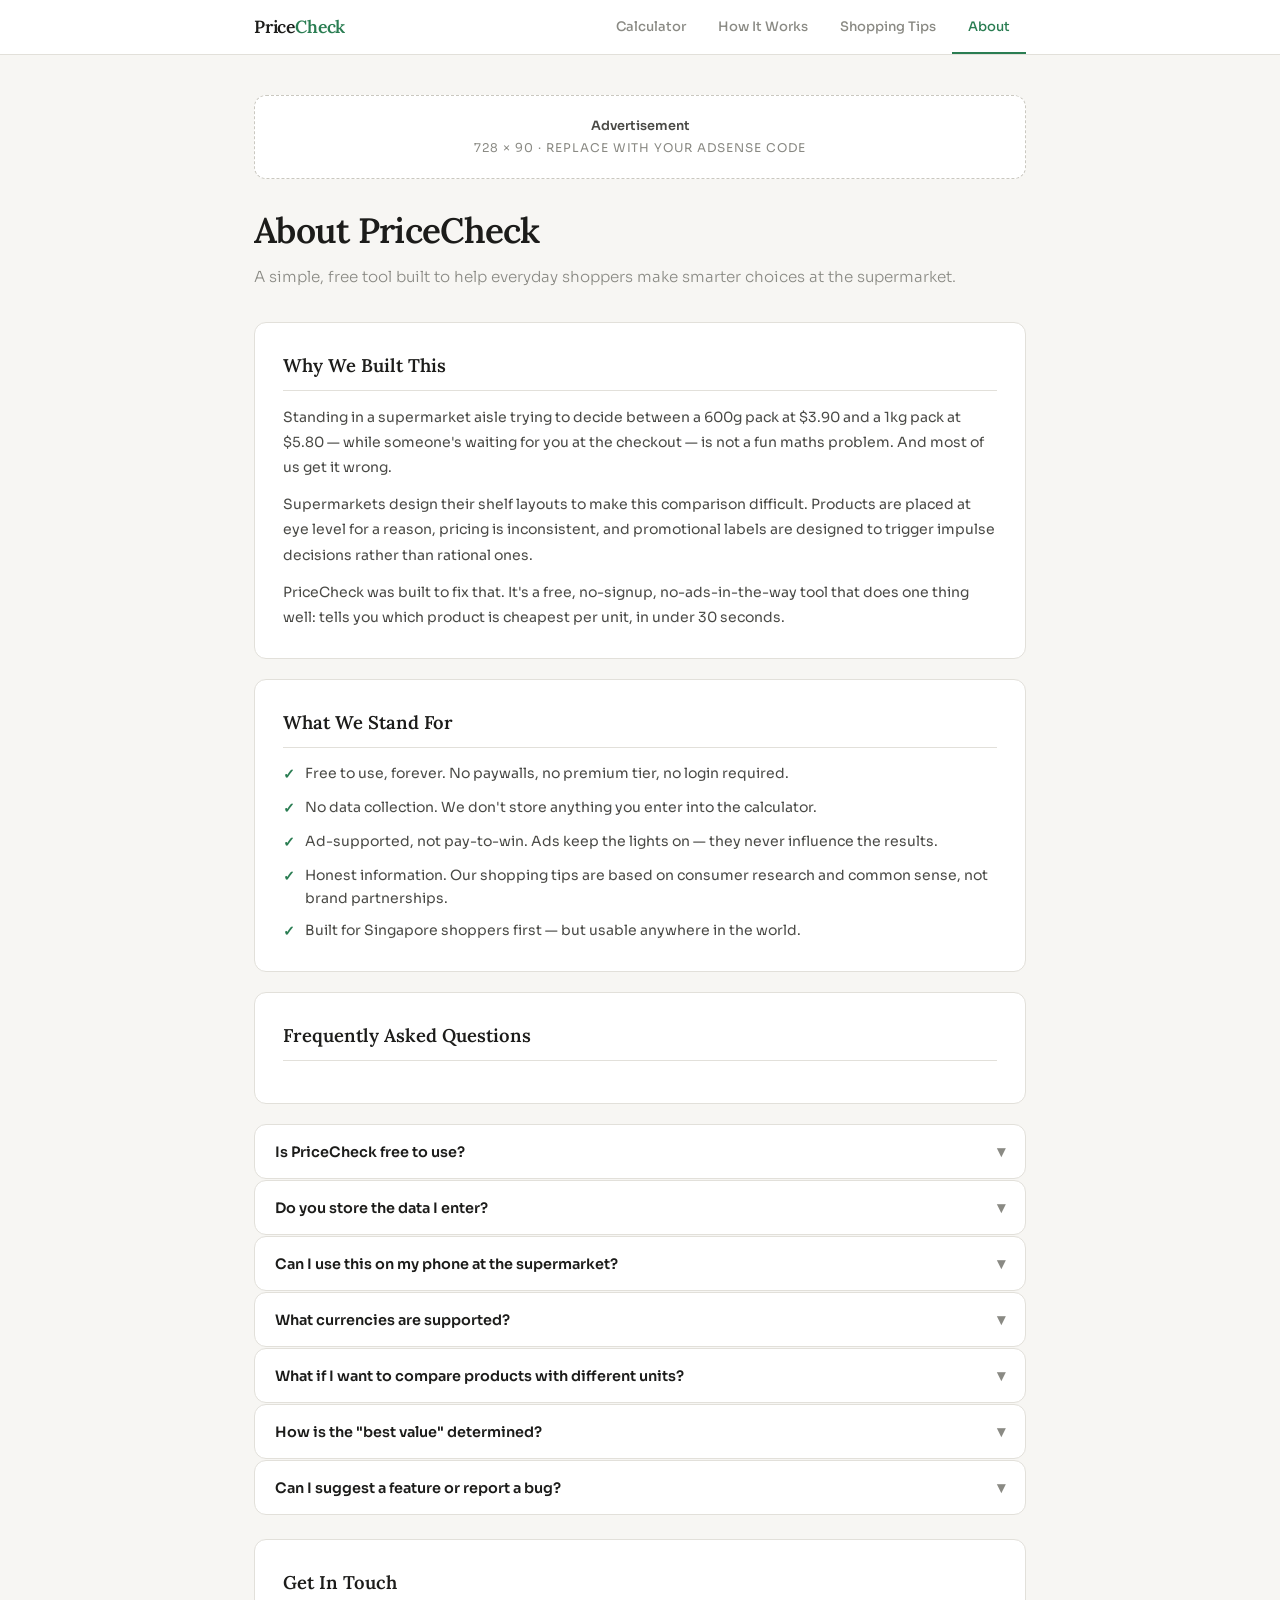
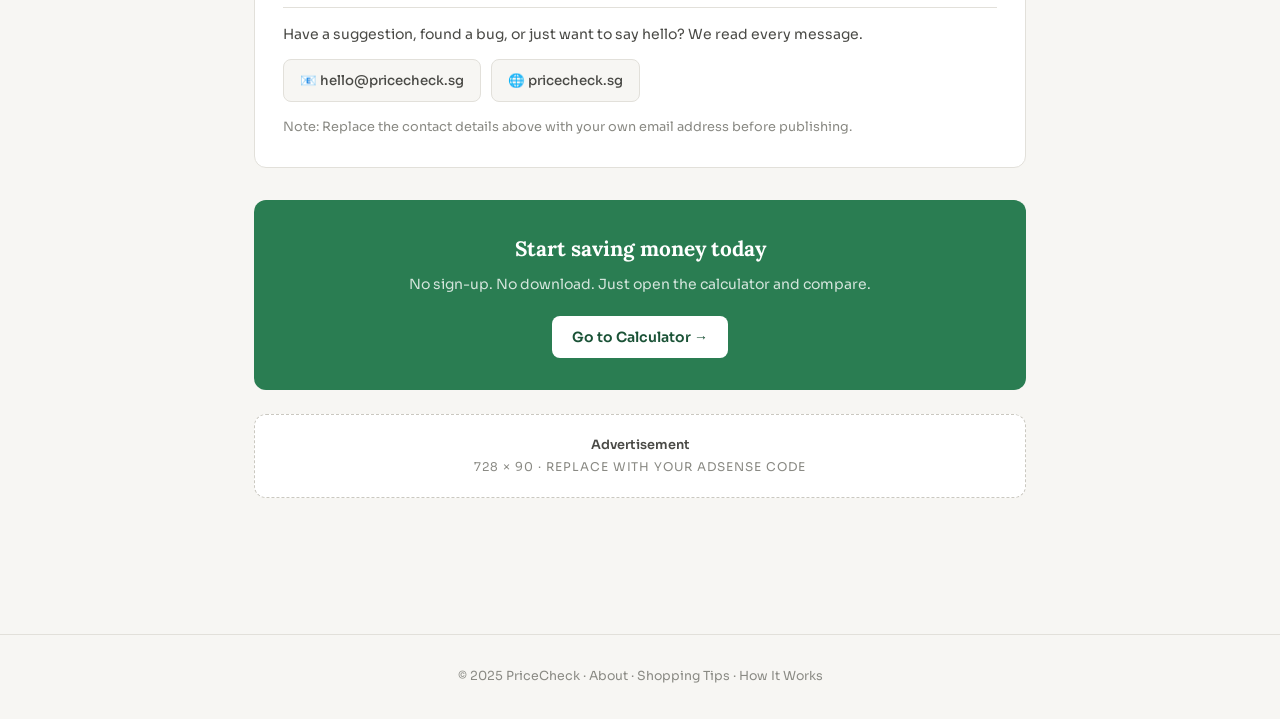
==== about.html @ 89117734 "Add files via upload" ====
<!DOCTYPE html>
<html lang="en">
<head>
<meta charset="UTF-8">
<meta name="viewport" content="width=device-width, initial-scale=1.0">
<title>About — PriceCheck</title>
<meta name="description" content="PriceCheck is a free price-per-unit calculator to help everyday shoppers find the best value across brands and pack sizes.">
<link rel="stylesheet" href="style.css">
<style>
.page-title {
  font-family: 'Lora', serif;
  font-size: clamp(1.6rem, 4vw, 2.2rem);
  font-weight: 600;
  letter-spacing: -0.02em;
  margin-bottom: 0.4rem;
}
.page-subtitle { color: var(--ink-3); font-size: 0.95rem; font-weight: 300; margin-bottom: 2rem; }

.about-card {
  background: var(--surface);
  border: 1px solid var(--border);
  border-radius: var(--r);
  padding: 1.75rem;
  margin-bottom: 1.25rem;
}
.about-card h2 {
  font-family: 'Lora', serif;
  font-size: 1.15rem;
  font-weight: 600;
  margin-bottom: 0.875rem;
  padding-bottom: 0.6rem;
  border-bottom: 1px solid var(--border);
}
.about-card p {
  font-size: 0.875rem;
  color: var(--ink-2);
  line-height: 1.8;
  margin-bottom: 0.75rem;
}
.about-card p:last-child { margin-bottom: 0; }

.value-list { list-style: none; display: flex; flex-direction: column; gap: 10px; margin-top: 0.25rem; }
.value-list li {
  display: flex;
  align-items: flex-start;
  gap: 10px;
  font-size: 0.875rem;
  color: var(--ink-2);
  line-height: 1.6;
}
.value-list li::before {
  content: '✓';
  color: var(--green);
  font-weight: 700;
  font-size: 0.9rem;
  flex-shrink: 0;
  margin-top: 1px;
}

.faq { display: flex; flex-direction: column; gap: 1px; margin-bottom: 1.5rem; }
.faq-item {
  background: var(--surface);
  border: 1px solid var(--border);
  border-radius: var(--r);
  overflow: hidden;
}
.faq-q {
  width: 100%;
  text-align: left;
  background: none;
  border: none;
  padding: 1rem 1.25rem;
  font-family: 'Sora', sans-serif;
  font-size: 0.9rem;
  font-weight: 600;
  color: var(--ink);
  cursor: pointer;
  display: flex;
  justify-content: space-between;
  align-items: center;
  gap: 1rem;
}
.faq-q:hover { background: var(--bg); }
.faq-arrow { font-size: 1rem; color: var(--ink-3); transition: transform 0.2s; flex-shrink: 0; }
.faq-item.open .faq-arrow { transform: rotate(180deg); }
.faq-a {
  display: none;
  padding: 0 1.25rem 1rem;
  font-size: 0.865rem;
  color: var(--ink-2);
  line-height: 1.75;
  border-top: 1px solid var(--border);
}
.faq-item.open .faq-a { display: block; }

.contact-row {
  display: flex;
  gap: 10px;
  flex-wrap: wrap;
}
.contact-chip {
  background: var(--bg);
  border: 1px solid var(--border);
  border-radius: 8px;
  padding: 0.6rem 1rem;
  font-size: 0.83rem;
  color: var(--ink-2);
  display: flex;
  align-items: center;
  gap: 6px;
  font-weight: 500;
}

.cta-box {
  background: var(--green);
  border-radius: var(--r);
  padding: 2rem;
  text-align: center;
  color: white;
  margin-top: 2rem;
}
.cta-box h3 { font-family: 'Lora', serif; font-size: 1.3rem; margin-bottom: 0.5rem; }
.cta-box p { font-size: 0.875rem; opacity: 0.8; margin-bottom: 1.25rem; }
.cta-box .btn-primary { background: white; color: var(--green-dark); }
</style>
</head>
<body>

<nav>
  <div class="nav-inner">
    <a href="index.html" class="nav-logo">Price<span>Check</span></a>
    <ul class="nav-links">
      <li><a href="index.html">Calculator</a></li>
      <li><a href="how-it-works.html">How It Works</a></li>
      <li><a href="tips.html">Shopping Tips</a></li>
      <li><a href="about.html" class="active">About</a></li>
    </ul>
  </div>
</nav>

<div class="page">

  <div class="ad-slot"><b>Advertisement</b>728 × 90 · Replace with your AdSense code</div>

  <h1 class="page-title">About PriceCheck</h1>
  <p class="page-subtitle">A simple, free tool built to help everyday shoppers make smarter choices at the supermarket.</p>

  <!-- Why we built it -->
  <div class="about-card">
    <h2>Why We Built This</h2>
    <p>Standing in a supermarket aisle trying to decide between a 600g pack at $3.90 and a 1kg pack at $5.80 — while someone's waiting for you at the checkout — is not a fun maths problem. And most of us get it wrong.</p>
    <p>Supermarkets design their shelf layouts to make this comparison difficult. Products are placed at eye level for a reason, pricing is inconsistent, and promotional labels are designed to trigger impulse decisions rather than rational ones.</p>
    <p>PriceCheck was built to fix that. It's a free, no-signup, no-ads-in-the-way tool that does one thing well: tells you which product is cheapest per unit, in under 30 seconds.</p>
  </div>

  <!-- What we stand for -->
  <div class="about-card">
    <h2>What We Stand For</h2>
    <ul class="value-list">
      <li>Free to use, forever. No paywalls, no premium tier, no login required.</li>
      <li>No data collection. We don't store anything you enter into the calculator.</li>
      <li>Ad-supported, not pay-to-win. Ads keep the lights on — they never influence the results.</li>
      <li>Honest information. Our shopping tips are based on consumer research and common sense, not brand partnerships.</li>
      <li>Built for Singapore shoppers first — but usable anywhere in the world.</li>
    </ul>
  </div>

  <!-- FAQ -->
  <div class="about-card">
    <h2>Frequently Asked Questions</h2>
  </div>

  <div class="faq">
    <div class="faq-item">
      <button class="faq-q" onclick="toggleFaq(this)">
        Is PriceCheck free to use?
        <span class="faq-arrow">▾</span>
      </button>
      <div class="faq-a">Yes — completely free, with no sign-up, no account, and no premium version. The site is supported by Google AdSense advertising, which means you may see ads alongside the content. The ads have no influence on the calculator results.</div>
    </div>
    <div class="faq-item">
      <button class="faq-q" onclick="toggleFaq(this)">
        Do you store the data I enter?
        <span class="faq-arrow">▾</span>
      </button>
      <div class="faq-a">No. Everything you type into the calculator runs entirely in your browser. Nothing is sent to any server, and nothing is stored after you close the page. Your data stays on your device.</div>
    </div>
    <div class="faq-item">
      <button class="faq-q" onclick="toggleFaq(this)">
        Can I use this on my phone at the supermarket?
        <span class="faq-arrow">▾</span>
      </button>
      <div class="faq-a">Yes — PriceCheck is fully responsive and works well on mobile browsers. We'd recommend bookmarking the Calculator page so it's one tap away when you're standing in the aisle.</div>
    </div>
    <div class="faq-item">
      <button class="faq-q" onclick="toggleFaq(this)">
        What currencies are supported?
        <span class="faq-arrow">▾</span>
      </button>
      <div class="faq-a">The calculator supports SGD, USD, MYR, AUD, GBP, EUR, JPY, and HKD. It can also work with any currency not listed — just select the closest symbol and the maths is identical regardless.</div>
    </div>
    <div class="faq-item">
      <button class="faq-q" onclick="toggleFaq(this)">
        What if I want to compare products with different units?
        <span class="faq-arrow">▾</span>
      </button>
      <div class="faq-a">The calculator requires all products in a comparison to use the same unit. If one brand lists its product in grams and another in kilograms, convert one before entering it (e.g. 1kg = 1000g). We may add automatic unit conversion in a future update.</div>
    </div>
    <div class="faq-item">
      <button class="faq-q" onclick="toggleFaq(this)">
        How is the "best value" determined?
        <span class="faq-arrow">▾</span>
      </button>
      <div class="faq-a">Best value is purely the lowest price per unit — total shelf price divided by pack quantity. It doesn't account for taste, quality, brand loyalty, or personal preference. Those are for you to decide; we just give you the cost-per-unit data to make an informed choice.</div>
    </div>
    <div class="faq-item">
      <button class="faq-q" onclick="toggleFaq(this)">
        Can I suggest a feature or report a bug?
        <span class="faq-arrow">▾</span>
      </button>
      <div class="faq-a">Yes — we'd love to hear from you. See the contact section below.</div>
    </div>
  </div>

  <!-- Contact -->
  <div class="about-card">
    <h2>Get In Touch</h2>
    <p>Have a suggestion, found a bug, or just want to say hello? We read every message.</p>
    <div class="contact-row">
      <div class="contact-chip">📧 hello@pricecheck.sg</div>
      <div class="contact-chip">🌐 pricecheck.sg</div>
    </div>
    <p style="margin-top:0.875rem; font-size:0.8rem; color:var(--ink-3);">Note: Replace the contact details above with your own email address before publishing.</p>
  </div>

  <div class="cta-box">
    <h3>Start saving money today</h3>
    <p>No sign-up. No download. Just open the calculator and compare.</p>
    <a href="index.html" class="btn btn-primary">Go to Calculator →</a>
  </div>

  <div class="ad-slot" style="margin-top:1.5rem;"><b>Advertisement</b>728 × 90 · Replace with your AdSense code</div>

</div>

<footer>
  <p>© 2025 PriceCheck · <a href="about.html">About</a> · <a href="tips.html">Shopping Tips</a> · <a href="how-it-works.html">How It Works</a></p>
</footer>

<script>
function toggleFaq(btn) {
  const item = btn.closest('.faq-item');
  const isOpen = item.classList.contains('open');
  document.querySelectorAll('.faq-item').forEach(i => i.classList.remove('open'));
  if (!isOpen) item.classList.add('open');
}
</script>
</body>
</html>
---- style.css ----
@import url('https://fonts.googleapis.com/css2?family=Sora:wght@300;400;500;600;700&family=Lora:ital,wght@0,400;0,600;1,400&display=swap');

*, *::before, *::after { box-sizing: border-box; margin: 0; padding: 0; }

:root {
  --bg: #f7f6f3;
  --surface: #ffffff;
  --ink: #1c1c1a;
  --ink-2: #4a4a46;
  --ink-3: #8a8a84;
  --border: #e2e0da;
  --border-2: #cac8c0;
  --green: #2a7d52;
  --green-light: #eef7f2;
  --green-mid: #c2e0d0;
  --green-dark: #1a5236;
  --red: #c0392b;
  --red-light: #fdf0ed;
  --gold: #b8860b;
  --r: 12px;
}

body {
  font-family: 'Sora', sans-serif;
  background: var(--bg);
  color: var(--ink);
  min-height: 100vh;
  font-size: 15px;
  line-height: 1.6;
}

/* ── NAV ── */
nav {
  background: var(--surface);
  border-bottom: 1px solid var(--border);
  position: sticky;
  top: 0;
  z-index: 200;
}
.nav-inner {
  max-width: 820px;
  margin: 0 auto;
  padding: 0 1.5rem;
  display: flex;
  align-items: center;
  height: 54px;
  gap: 2rem;
}
.nav-logo {
  font-family: 'Lora', serif;
  font-weight: 600;
  font-size: 1.1rem;
  color: var(--ink);
  text-decoration: none;
  letter-spacing: -0.01em;
  white-space: nowrap;
}
.nav-logo span { color: var(--green); }
.nav-links {
  display: flex;
  gap: 0;
  list-style: none;
  margin-left: auto;
}
.nav-links a {
  display: block;
  padding: 0 1rem;
  height: 54px;
  line-height: 54px;
  font-size: 0.82rem;
  font-weight: 500;
  color: var(--ink-3);
  text-decoration: none;
  border-bottom: 2px solid transparent;
  transition: color 0.15s, border-color 0.15s;
  white-space: nowrap;
}
.nav-links a:hover { color: var(--ink); }
.nav-links a.active { color: var(--green); border-bottom-color: var(--green); }

/* ── PAGE WRAPPER ── */
.page {
  max-width: 820px;
  margin: 0 auto;
  padding: 2.5rem 1.5rem 4rem;
}

/* ── AD SLOTS ── */
.ad-slot {
  background: var(--surface);
  border: 1.5px dashed var(--border-2);
  border-radius: var(--r);
  padding: 1.25rem;
  text-align: center;
  color: var(--ink-3);
  font-size: 0.75rem;
  letter-spacing: 0.08em;
  text-transform: uppercase;
  margin-bottom: 1.5rem;
}
.ad-slot b { display: block; font-size: 0.8rem; color: var(--ink-2); margin-bottom: 2px; letter-spacing: 0; text-transform: none; font-weight: 600; }

/* ── BUTTONS ── */
.btn {
  display: inline-flex;
  align-items: center;
  gap: 6px;
  border: none;
  border-radius: 8px;
  padding: 10px 20px;
  font-family: 'Sora', sans-serif;
  font-size: 0.875rem;
  font-weight: 600;
  cursor: pointer;
  transition: all 0.18s;
  text-decoration: none;
}
.btn-primary { background: var(--green); color: white; }
.btn-primary:hover { background: var(--green-dark); transform: translateY(-1px); box-shadow: 0 4px 14px rgba(42,125,82,0.28); }
.btn-ghost { background: none; color: var(--ink-2); border: 1.5px solid var(--border-2); }
.btn-ghost:hover { background: var(--bg); border-color: var(--ink-3); }
.btn-danger { background: none; color: var(--ink-3); border: 1.5px solid var(--border); font-size: 0.8rem; padding: 7px 14px; }
.btn-danger:hover { background: var(--red-light); border-color: var(--red); color: var(--red); }

/* ── FOOTER ── */
footer {
  text-align: center;
  padding: 2rem;
  font-size: 0.78rem;
  color: var(--ink-3);
  border-top: 1px solid var(--border);
  margin-top: 3rem;
}
footer a { color: var(--ink-3); text-decoration: none; }
footer a:hover { color: var(--green); }

@media (max-width: 600px) {
  .nav-links a { padding: 0 0.6rem; font-size: 0.78rem; }
  .nav-logo { font-size: 1rem; }
  .page { padding: 1.5rem 1rem 3rem; }
}
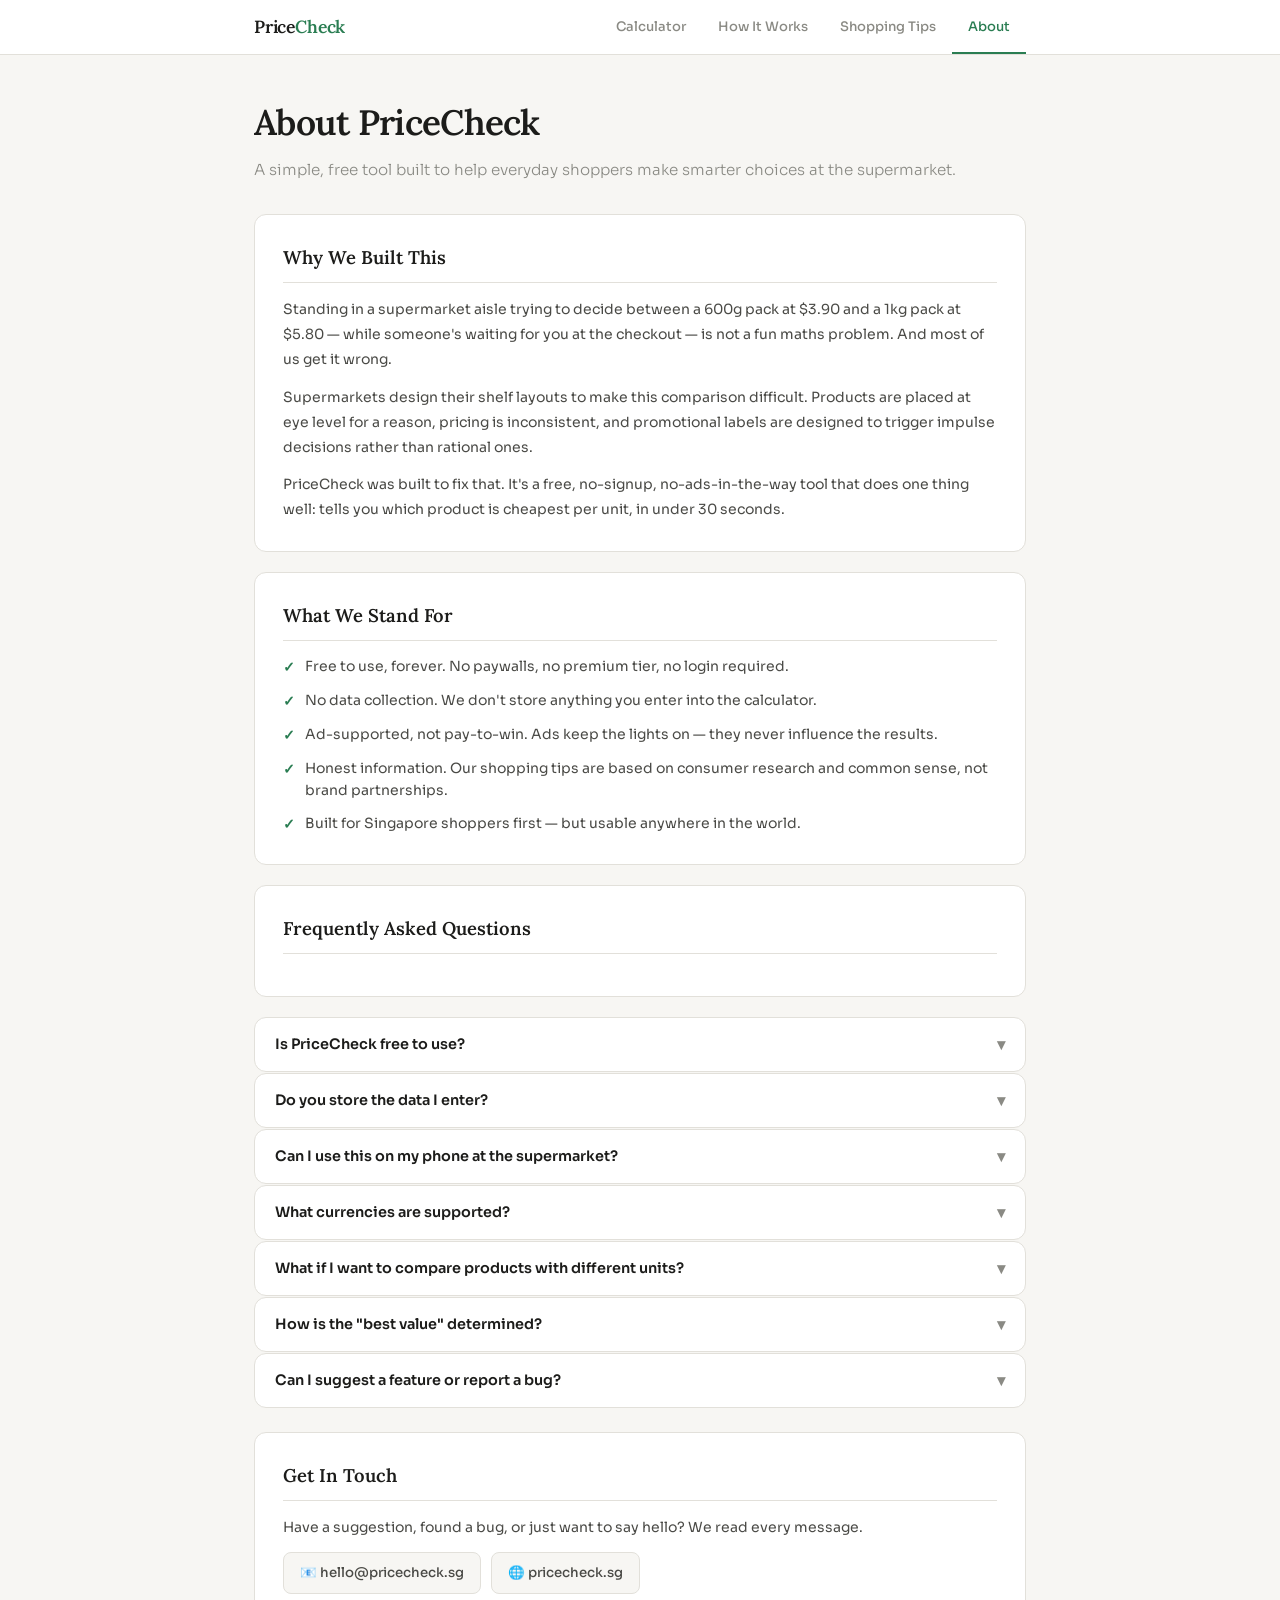
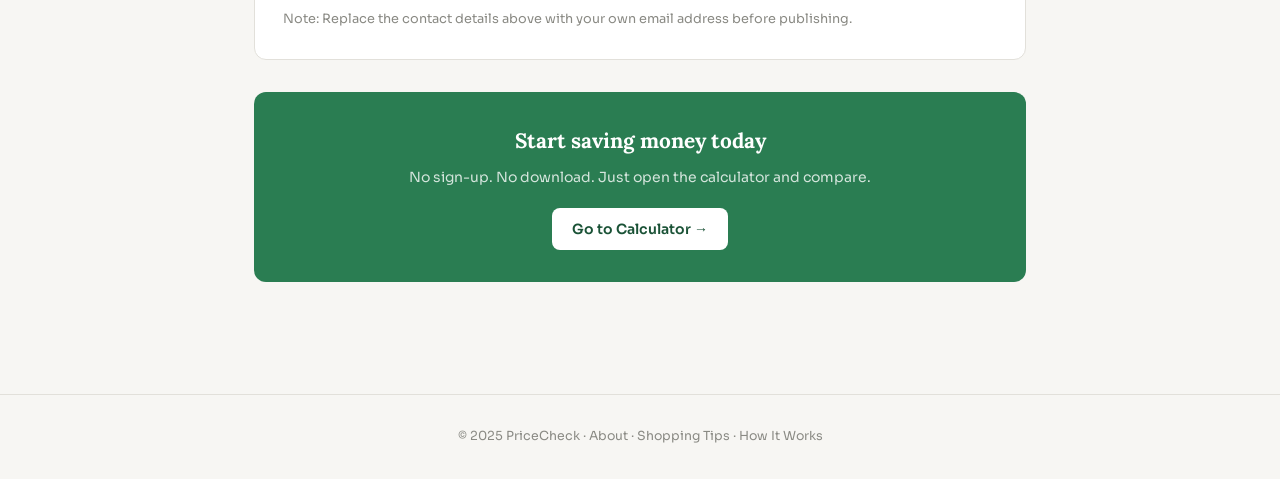
==== commit 817c0f0c: "Update about.html" ====
--- a/about.html
+++ b/about.html
@@ -140,7 +140,8 @@
 
 <div class="page">
 
-  <div class="ad-slot"><b>Advertisement</b>728 × 90 · Replace with your AdSense code</div>
+  <script async src="https://pagead2.googlesyndication.com/pagead/js/adsbygoogle.js?client=ca-pub-7348450203957996"
+     crossorigin="anonymous"></script>
 
   <h1 class="page-title">About PriceCheck</h1>
   <p class="page-subtitle">A simple, free tool built to help everyday shoppers make smarter choices at the supermarket.</p>
@@ -239,7 +240,8 @@
     <a href="index.html" class="btn btn-primary">Go to Calculator →</a>
   </div>
 
-  <div class="ad-slot" style="margin-top:1.5rem;"><b>Advertisement</b>728 × 90 · Replace with your AdSense code</div>
+  <script async src="https://pagead2.googlesyndication.com/pagead/js/adsbygoogle.js?client=ca-pub-7348450203957996"
+     crossorigin="anonymous"></script>
 
 </div>
 
